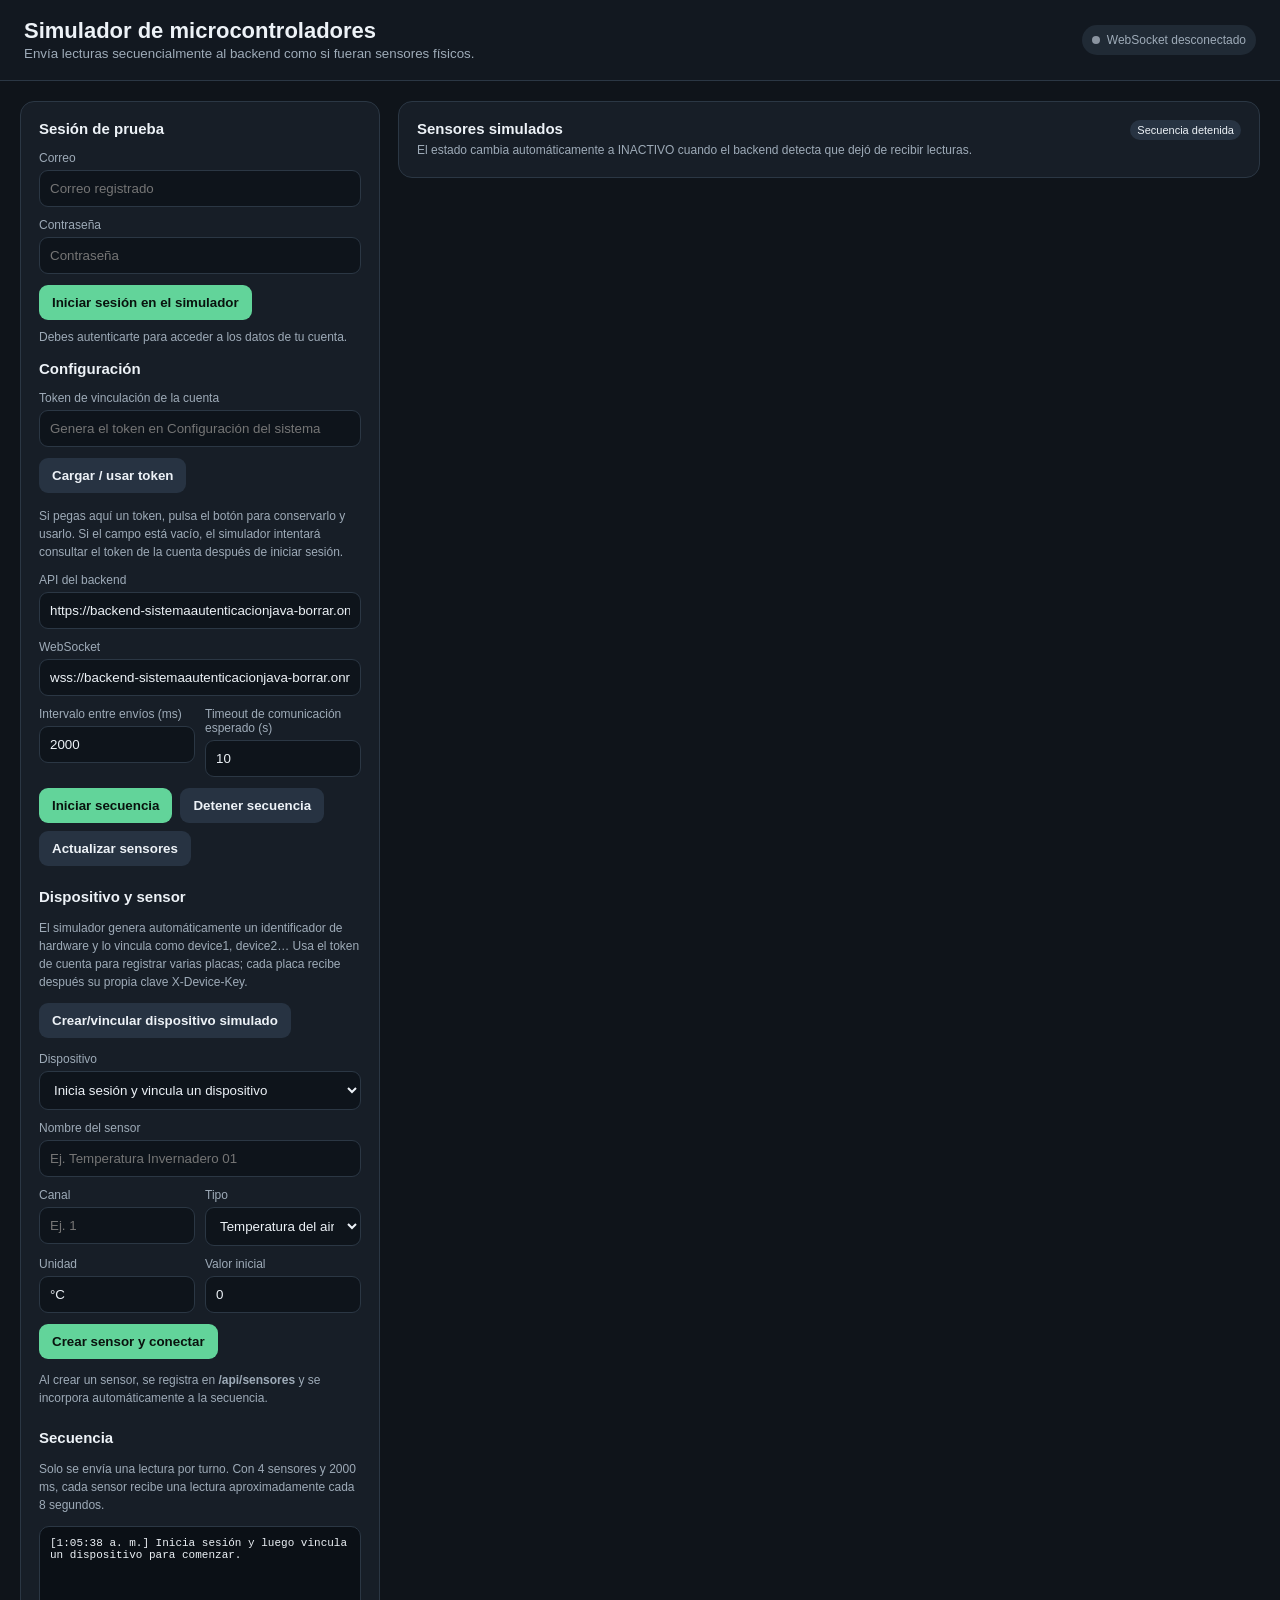
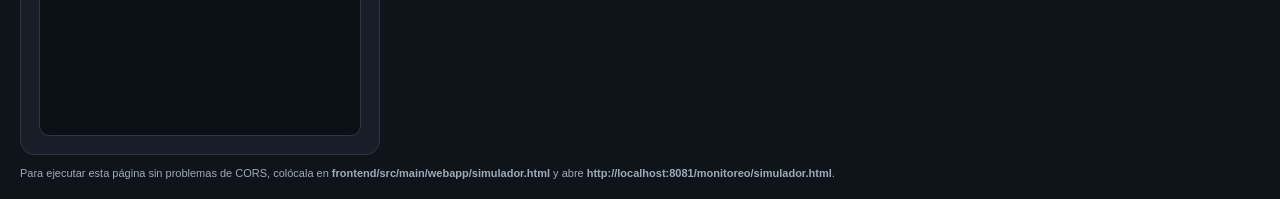
==== frontend/src/main/webapp/simulador.html @ 29207bc6 "Mejoras en modulos del proyecto" ====
<!DOCTYPE html>
<html lang="es">
<head>
<meta charset="UTF-8">
<meta name="viewport" content="width=device-width, initial-scale=1.0">
<title>Simulador de Microcontroladores - Monitoreo</title>
<style>
:root{--bg:#0f141a;--panel:#171e27;--panel2:#1d2631;--text:#edf2f7;--muted:#9eabb8;--ok:#35d07f;--warn:#f4bd4f;--danger:#ff6b6b;--accent:#62d49a;--line:#2b3744}
*{box-sizing:border-box}body{margin:0;font-family:Arial,sans-serif;background:var(--bg);color:var(--text)}
header{padding:18px 24px;border-bottom:1px solid var(--line);background:#121820;display:flex;justify-content:space-between;align-items:center;gap:20px;flex-wrap:wrap}
header h1{margin:0;font-size:22px}header small{color:var(--muted)}
.wrap{max-width:1400px;margin:0 auto;padding:20px}.grid{display:grid;grid-template-columns:360px 1fr;gap:18px}.panel{background:var(--panel);border:1px solid var(--line);border-radius:14px;padding:18px}.panel h2{font-size:15px;margin:0 0 14px}.row{display:grid;grid-template-columns:1fr 1fr;gap:10px}.field{margin-bottom:11px}.field label{display:block;color:var(--muted);font-size:12px;margin-bottom:5px}.field input,.field select{width:100%;padding:10px;border-radius:9px;border:1px solid var(--line);background:#0e141b;color:var(--text)}button{border:0;border-radius:9px;padding:10px 13px;font-weight:700;cursor:pointer}button.primary{background:var(--accent);color:#09130e}button.secondary{background:#273342;color:var(--text)}button.danger{background:#4b252b;color:#ffd9dc}button:disabled{opacity:.45;cursor:not-allowed}.status{font-size:12px;padding:8px 10px;border-radius:999px;display:inline-flex;align-items:center;gap:7px;background:#202a35;color:var(--muted)}.dot{width:8px;height:8px;border-radius:50%;background:#8a94a0}.dot.ok{background:var(--ok)}.dot.bad{background:var(--danger)}
.cards{display:grid;grid-template-columns:repeat(auto-fit,minmax(250px,1fr));gap:12px}.card{background:var(--panel2);border:1px solid var(--line);border-radius:14px;padding:15px}.card-head{display:flex;justify-content:space-between;align-items:flex-start;gap:10px}.name{font-weight:700}.type{color:var(--muted);font-size:12px}.value{font-size:28px;font-weight:800;margin:14px 0 4px}.meta{font-size:12px;color:var(--muted)}.actions{display:flex;gap:7px;margin-top:12px;flex-wrap:wrap}.log{height:210px;overflow:auto;background:#0b1016;border:1px solid var(--line);border-radius:10px;padding:10px;font-family:Consolas,monospace;font-size:11px;white-space:pre-wrap}.hint{font-size:12px;color:var(--muted);line-height:1.5}.toolbar{display:flex;gap:8px;flex-wrap:wrap;margin-bottom:14px}.pill{font-size:11px;padding:4px 7px;border-radius:999px;background:#273342}.pill.ok{background:#173f2b;color:#8ff0ba}.pill.off{background:#4a2027;color:#ffb3b3}.footer-note{margin-top:12px;font-size:11px;color:var(--muted)}
@media(max-width:900px){.grid{grid-template-columns:1fr}}
</style>
</head>
<body>
<header>
  <div><h1>Simulador de microcontroladores</h1><small>Envía lecturas secuencialmente al backend como si fueran sensores físicos.</small></div>
  <div class="status"><span id="wsDot" class="dot"></span><span id="wsText">WebSocket desconectado</span></div>
</header>
<div class="wrap">
  <div class="grid">
    <section class="panel">
      <h2>Sesión de prueba</h2>
      <div class="field"><label>Correo</label><input id="simEmail" type="email" placeholder="Correo registrado"></div>
      <div class="field"><label>Contraseña</label><input id="simPassword" type="password" placeholder="Contraseña"></div>
      <div class="toolbar"><button class="primary" id="loginBtn">Iniciar sesión en el simulador</button><span id="loginStatus" class="hint">Debes autenticarte para acceder a los datos de tu cuenta.</span></div>
      <h2>Configuración</h2>
      <div class="field"><label>Token de vinculación de la cuenta</label><input id="userDeviceToken" type="password" placeholder="Genera el token en Configuración del sistema" autocomplete="off"></div>
      <div class="toolbar"><button class="secondary" id="loadTokenBtn">Cargar / usar token</button></div><p class="hint">Si pegas aquí un token, pulsa el botón para conservarlo y usarlo. Si el campo está vacío, el simulador intentará consultar el token de la cuenta después de iniciar sesión.</p>
      <div class="field"><label>API del backend</label><input id="apiUrl" value="https://backend-sistemaautenticacionjava-borrar.onrender.com/api"></div>
      <div class="field"><label>WebSocket</label><input id="wsUrl" value="wss://backend-sistemaautenticacionjava-borrar.onrender.com/ws/sensores"></div>
      <div class="row">
        <div class="field"><label>Intervalo entre envíos (ms)</label><input id="interval" type="number" min="500" step="100" value="2000"></div>
        <div class="field"><label>Timeout de comunicación esperado (s)</label><input id="timeout" type="number" min="5" value="10" disabled></div>
      </div>
      <div class="toolbar">
        <button class="primary" id="startBtn">Iniciar secuencia</button>
        <button class="secondary" id="stopBtn">Detener secuencia</button>
        <button class="secondary" id="refreshBtn">Actualizar sensores</button>
      </div>

      <h2 style="margin-top:22px">Dispositivo y sensor</h2>
      <p class="hint">El simulador genera automáticamente un identificador de hardware y lo vincula como device1, device2… Usa el token de cuenta para registrar varias placas; cada placa recibe después su propia clave X-Device-Key.</p>
      <div class="toolbar"><button class="secondary" id="pairDeviceBtn">Crear/vincular dispositivo simulado</button></div>
      <div class="field"><label>Dispositivo</label><select id="deviceSelect" required><option value="">Inicia sesión y vincula un dispositivo</option></select></div>
      <div class="field"><label>Nombre del sensor</label><input id="sensorName" placeholder="Ej. Temperatura Invernadero 01"></div>
      <div class="row"><div class="field"><label>Canal</label><input id="channel" placeholder="Ej. 1"></div><div class="field"><label>Tipo</label><select id="sensorType"></select></div></div>
      <div class="row">
        <div class="field"><label>Unidad</label><input id="sensorUnit" value="ppm"></div>
        <div class="field"><label>Valor inicial</label><input id="sensorValue" type="number" value="0" step="0.1"></div>
      </div>
      <button class="primary" id="createBtn">Crear sensor y conectar</button>
      <p class="hint">Al crear un sensor, se registra en <b>/api/sensores</b> y se incorpora automáticamente a la secuencia.</p>

      <h2 style="margin-top:22px">Secuencia</h2>
      <p class="hint">Solo se envía una lectura por turno. Con 4 sensores y 2000 ms, cada sensor recibe una lectura aproximadamente cada 8 segundos.</p>
      <div class="log" id="log"></div>
    </section>

    <section>
      <div class="panel" style="margin-bottom:18px">
        <div class="card-head"><div><h2 style="margin-bottom:4px">Sensores simulados</h2><div class="hint">El estado cambia automáticamente a INACTIVO cuando el backend detecta que dejó de recibir lecturas.</div></div><span class="pill" id="seqStatus">Secuencia detenida</span></div>
      </div>
      <div class="cards" id="cards"></div>
    </section>
  </div>
  <div class="footer-note">Para ejecutar esta página sin problemas de CORS, colócala en <b>frontend/src/main/webapp/simulador.html</b> y abre <b>http://localhost:8081/monitoreo/simulador.html</b>.</div>
</div>

<script>
let sensors=[];
let running=false;
let timer=null;
let cursor=0;
let ws=null;
let types=[];
let accessToken=null;
let devices=[];
const deviceKeys=new Map();
let configuredRanges=[];

  const SENSOR_CATALOG = [
    // Ambiente
    {id: "temperatura-aire", nombre: "Temperatura del aire", unidad: "°C"},
    {id: "humedad-aire", nombre: "Humedad relativa", unidad: "%RH"},
    {id: "co2", nombre: "CO₂", unidad: "ppm"},
    {id: "presion-atmosferica", nombre: "Presión atmosférica", unidad: "hPa"},

    // Luz y radiación
    {id: "par", nombre: "Radiación PAR", unidad: "µmol/m²/s"},
    {id: "radiacion-solar", nombre: "Radiación solar", unidad: "W/m²"},
    {id: "uv", nombre: "Índice UV", unidad: "UV Index"},

    // Planta / superficie foliar
    {id: "temperatura-hoja", nombre: "Temperatura de hoja", unidad: "°C"},
    {id: "humedad-foliar", nombre: "Humedad foliar", unidad: "%"},

    // Sustrato / suelo
    {id: "humedad-sustrato", nombre: "Humedad del sustrato", unidad: "%VWC"},
    {id: "temperatura-sustrato", nombre: "Temperatura del sustrato", unidad: "°C"},
    {id: "ph-sustrato", nombre: "pH del sustrato", unidad: "pH"},
    {id: "ec-sustrato", nombre: "Conductividad eléctrica del sustrato", unidad: "mS/cm"},

    // Agua / fertirriego
    {id: "temperatura-agua", nombre: "Temperatura del agua", unidad: "°C"},
    {id: "ph-agua", nombre: "pH del agua", unidad: "pH"},
    {id: "ec-agua", nombre: "Conductividad eléctrica del agua", unidad: "mS/cm"},
    {id: "oxigeno-disuelto", nombre: "Oxígeno disuelto", unidad: "mg/L"},
    {id: "orp", nombre: "Potencial ORP", unidad: "mV"},
    {id: "salinidad", nombre: "Salinidad", unidad: "ppt"},
    {id: "nivel-agua", nombre: "Nivel de agua", unidad: "%"},
    {id: "caudal", nombre: "Caudal de riego", unidad: "L/min"},
    {id: "presion-riego", nombre: "Presión de riego", unidad: "bar"},
    {id: "nitratos", nombre: "Nitratos (NO₃⁻)", unidad: "mg/L"},
  ];

const ranges = {"temperatura del aire": [20, 32], temperatura: [20, 32], "humedad relativa": [55, 85], humedad: [55, 85], "co₂": [380, 520], co2: [380, 520], "presión atmosférica": [990, 1030], presion: [990, 1030], "radiación par": [300, 1000], par: [300, 1000], "radiación solar": [200, 1000], "índice uv": [0, 11], uv: [0, 11], "temperatura de hoja": [20, 32], "humedad foliar": [50, 90], "humedad del sustrato": [35, 75], "temperatura del sustrato": [18, 28], "ph del sustrato": [5.5, 7.5], "conductividad eléctrica del sustrato": [0.5, 3], "temperatura del agua": [18, 28], "ph del agua": [5.5, 7.5], "conductividad eléctrica del agua": [0.2, 2.5], "oxígeno disuelto": [5, 10], "potencial orp": [100, 500], "salinidad": [0, 5], "nivel de agua": [20, 100], "caudal de riego": [1, 20], "presión de riego": [1, 5], "nitratos (no₃⁻)": [5, 150], default: [10, 90]};
const $=id=>document.getElementById(id);
function apiBase(){return $('apiUrl').value.replace(/\/$/,'');}
function log(msg){const t=new Date().toLocaleTimeString('es-CO');$('log').textContent+=`[${t}] ${msg}\n`; $('log').scrollTop=$('log').scrollHeight;}
function norm(v){return String(v||'').trim().toLowerCase().normalize('NFD').replace(/[\u0300-\u036f]/g,'').replaceAll('co₂','co2').replaceAll('no₃','no3').replace(/\s+/g,' ');}
function canonicalType(v){
  const value=norm(v);
  if(value==='temperatura')return 'temperatura del aire';
  if(value==='humedad')return 'humedad relativa';
  return value;
}
function rangeFor(type){
  const canonical=canonicalType(type);
  const saved=configuredRanges.find(r=>canonicalType(r.tipo)===canonical);
  if(saved&&Number.isFinite(Number(saved.minimo))&&Number.isFinite(Number(saved.maximo)))return [Number(saved.minimo),Number(saved.maximo)];
  return ranges[norm(type)] || ranges[canonical] || ranges.default;
}
function randomValue(type){const [a,b]=rangeFor(type);return Math.round((a+Math.random()*(b-a))*10)/10;}
function fmtDate(v){if(!v)return '-';return new Date(v).toLocaleString('es-CO');}
function stateClass(s){return String(s||'').toUpperCase()==='ACTIVO'?'ok':'off';}
function render(){
  $('seqStatus').textContent=running?'Secuencia activa':'Secuencia detenida';
  $('seqStatus').className='pill '+(running?'ok':'');
  $('cards').innerHTML=sensors.length?sensors.map(s=>`<div class="card">
    <div class="card-head"><div><div class="name">${esc(s.nombre)}</div><div class="type">${esc(s.tipo)} · ${esc(s.unidad)}</div></div><span class="pill ${stateClass(s.estado)}">${esc(s.estado)}</span></div>
    <div class="value">${Number(s.valorActual??0).toFixed(1)} <span style="font-size:14px;font-weight:600;color:var(--muted)">${esc(s.unidad)}</span></div>
    <div class="meta">Última lectura: ${fmtDate(s.ultimaLectura)}</div>
    <div class="meta">DB ID: ${s.id} · Dispositivo: ${esc(s.deviceAlias || devices.find(d=>d.hardwareId===s.deviceId)?.alias || s.deviceId || "-")} · Canal: ${esc(s.canal||"-")}</div>
    <div class="actions"><button class="${s.simConnected?'danger':'primary'}" onclick="toggleSimulation(${s.id})">${s.simConnected?'Interrumpir comunicación':'Reconectar'}</button><button class="secondary" onclick="sendNow(${s.id})">Enviar ahora</button></div>
  </div>`).join(''):'<div class="card"><div class="hint">No hay sensores todavía.</div></div>';
}
function esc(v){return String(v??'').replace(/[&<>'"]/g,c=>({'&':'&amp;','<':'&lt;','>':'&gt;',"'":'&#039;','"':'&quot;'}[c]));}
async function request(path, options={}){
  const {skipAuth=false,...fetchOptions}=options;
  const headers={'Content-Type':'application/json',...(fetchOptions.headers||{})};
  if(accessToken&&!skipAuth&&!headers.Authorization)headers.Authorization=`Bearer ${accessToken}`;
  const r=await fetch(apiBase()+path,{...fetchOptions,headers});
  const text=await r.text();let data={};try{data=text?JSON.parse(text):{}}catch{data={raw:text}}
  if(r.status===401&&accessToken&&!skipAuth){
    accessToken=null;
    stopSequence();
    if(ws)ws.close();ws=null;
    sensors=[];devices=[];deviceKeys.clear();
    $('loginStatus').textContent='La sesión expiró. Inicia sesión de nuevo.';
    $('wsDot').className='dot bad';$('wsText').textContent='WebSocket desconectado';
    render();
  }
  if(!r.ok)throw new Error(data.message||`HTTP ${r.status}`);return data;
}
  async function loadTypes() {
    types = SENSOR_CATALOG.map(s => ({
        id: s.id,
        nombre: s.nombre,
        unidad: s.unidad
    }));

    $('sensorType').innerHTML = types
        .map(t => `
            <option
                value="${esc(t.nombre)}"
                data-unit="${esc(t.unidad)}">
                ${esc(t.nombre)} (${esc(t.unidad)})
            </option>
        `)
        .join('');

    updateUnit();
}
function updateUnit(){const o=$('sensorType').selectedOptions[0];if(o)$('sensorUnit').value=o.dataset.unit||'';}
async function simulatorLogin(){
  try{
    const data=await request('/auth/login',{method:'POST',skipAuth:true,body:JSON.stringify({correo:$('simEmail').value,password:$('simPassword').value})});
    accessToken=data.accessToken;
    if(!accessToken)throw new Error('El backend no devolvió accessToken.');
    $('loginStatus').textContent=`Sesión activa: ${data.nombre}`;
    await loadAccountToken(); await loadRanges();
    await loadDevices(); await loadSensors(); connectWs();
    log('Sesión iniciada para '+data.correo);
  }catch(e){$('loginStatus').textContent='No se pudo iniciar sesión: '+e.message;log('ERROR login: '+e.message);}
}
async function loadDevices(){
  if(!accessToken)return;
  try{
    devices=await request('/dispositivos');
    const select=$('deviceSelect');
    const paired=devices.filter(d=>d.hardwareId);
    select.innerHTML=paired.length?paired.map(d=>`<option value="${esc(d.hardwareId)}">${esc(d.alias)}</option>`).join(''):'<option value="">Vincula un dispositivo primero</option>';
  }catch(e){log('ERROR cargando dispositivos: '+e.message);}
}
async function loadAccountToken(){
  const input=$('userDeviceToken');
  const typedToken=input.value.trim();

  // Si el usuario ya pegó el token desde Configuración, no hagas una petición GET
  // que pueda sobrescribirlo o fallar porque el backend desplegado sea antiguo.
  if(typedToken){
    log('Token introducido manualmente conservado. Se comprobará al vincular el dispositivo.');
    return;
  }
  if(!accessToken){
    log('Inicia sesión antes de consultar el token guardado de la cuenta. También puedes pegarlo manualmente.');
    return;
  }
  try{
    const data=await request('/configuracion/token-dispositivo');
    if(data.token){
      input.value=data.token;
      log('Token de vinculación cargado desde la cuenta autenticada.');
    }else{
      log('Esta cuenta todavía no tiene token. Genéralo en Configuración del sistema y pégalo aquí.');
    }
  }catch(e){
    // No vaciar el campo ni impedir que se pegue un token generado en la web principal.
    log('No se pudo consultar el token guardado: '+e.message+'. Si ya generaste el token en la web principal, pégalo en el campo y vuelve a pulsar el botón; luego vincula el dispositivo. Si el error continúa al iniciar sesión con el campo vacío, despliega la versión actualizada del backend.');
  }
}
async function loadRanges(){
  if(!accessToken)return;
  try{
    configuredRanges=await request('/configuracion/rangos');
    log(`Rangos de usuario cargados: ${configuredRanges.length}.`);
  }catch(e){log('No se pudieron cargar rangos guardados; se usarán los predeterminados. '+e.message);}
}
async function pairSimulatedDevice(){
  if(!accessToken){alert('Inicia sesión primero.');return;}
  const userToken=$('userDeviceToken').value.trim();
  if(!userToken){alert('Genera el token de vinculación en el apartado Configuración del sistema y luego pulsa “Cargar token de mi cuenta”.');return;}
  try{
    const hardwareId='SIM-'+crypto.randomUUID();
    const linked=await request('/dispositivos/vincular',{method:'POST',skipAuth:true,body:JSON.stringify({hardwareId,userToken})});
    deviceKeys.set(hardwareId,linked.deviceKey);
    await loadDevices();
    $('deviceSelect').value=hardwareId;
    log(`Dispositivo vinculado automáticamente como ${linked.alias}; se generó una clave privada exclusiva para esta placa.`);
  }catch(e){alert('No se pudo vincular el dispositivo simulado: '+e.message);log('ERROR vinculación: '+e.message);}
}
async function loadSensors(){
  if(!accessToken){log('Inicia sesión para consultar los sensores de una cuenta.');return;}
  try{
    const data=await request('/sensores');
    const old=new Map(sensors.map(x=>[x.id,x]));
    sensors=data.map(s=>({...s,simConnected:old.get(s.id)?.simConnected ?? true}));
    render();
  }catch(e){log('ERROR cargando sensores: '+e.message)}
}
async function createSensor(){
  if(!accessToken){alert('Inicia sesión primero.');return;}
  const nombre=$('sensorName').value.trim();const tipo=$('sensorType').value;const unidad=$('sensorUnit').value.trim();const valor=Number($('sensorValue').value||0);const deviceId=$('deviceSelect').value;const canal=$('channel').value.trim();
  if(!nombre||!tipo||!unidad||!deviceId||!canal){alert('Completa nombre, dispositivo vinculado y canal.');return;}
  try{
    const s=await request('/sensores',{method:'POST',body:JSON.stringify({nombre,tipo,unidad,valorActual:valor,deviceId,canal})});
    s.simConnected=true;sensors.push(s);render();log(`Sensor creado: #${s.id} ${s.nombre} (${s.tipo})`);
    $('sensorName').value='';
    if(!running)startSequence();
  }catch(e){alert('No se pudo crear el sensor: '+e.message);log('ERROR creando sensor: '+e.message)}
}
async function sendReading(sensor){
  if(!sensor.simConnected)return;
  if(!accessToken){log('TX cancelado: inicia sesión en el simulador.');return;}
  const valor=randomValue(sensor.tipo);
  try{
    const payload={valor,fecha:localDateTime()};
    const deviceKey=deviceKeys.get(sensor.deviceId);
    let options;
    if(deviceKey&&sensor.deviceId&&sensor.canal){
      payload.deviceId=sensor.deviceId;payload.canal=sensor.canal;payload.tipo=sensor.tipo;payload.unidad=sensor.unidad;
      options={method:'POST',skipAuth:true,headers:{'X-Device-Key':deviceKey},body:JSON.stringify(payload)};
    }else{
      payload.sensorId=sensor.id;
      options={method:'POST',body:JSON.stringify(payload)};
    }
    const l=await request('/lecturas',options);
    sensor.valorActual=valor;sensor.ultimaLectura=l.fecha||localDateTime();sensor.estado='ACTIVO';
    log(`TX ${sensor.deviceAlias||sensor.deviceId||'sensor'} canal ${sensor.canal||'-'} · ${sensor.tipo}: ${valor} ${sensor.unidad}`);render();
  }catch(e){log(`ERROR TX #${sensor.id}: ${e.message}`);}
}

function localDateTime(){const d=new Date(),p=n=>String(n).padStart(2,'0');return `${d.getFullYear()}-${p(d.getMonth()+1)}-${p(d.getDate())}T${p(d.getHours())}:${p(d.getMinutes())}:${p(d.getSeconds())}`;}
async function sendNow(id){const s=sensors.find(x=>x.id===id);if(s){s.simConnected=true;await sendReading(s);}}
function next(){
  if(!running||!sensors.length)return;
  let checked=0;
  while(checked<sensors.length){const s=sensors[cursor%sensors.length];cursor=(cursor+1)%sensors.length;checked++;if(s.simConnected){sendReading(s);break;}}
}
function startSequence(){if(running)return;running=true;cursor=cursor%sensors.length||0;render();log('Secuencia de transmisión iniciada');clearInterval(timer);timer=setInterval(next,Math.max(500,Number($('interval').value||2000)));next();}
function stopSequence(){running=false;clearInterval(timer);timer=null;render();log('Secuencia detenida');}
window.toggleSimulation=function(id){const s=sensors.find(x=>x.id===id);if(!s)return;s.simConnected=!s.simConnected;log(`${s.simConnected?'RECONEXIÓN':'INTERRUPCIÓN'} del sensor #${id} ${s.nombre}`);render();};
function connectWs(){
  if(!accessToken)return;
  try{
    const base=$('wsUrl').value;
    ws=new WebSocket(base+(base.includes('?')?'&':'?')+'token='+encodeURIComponent(accessToken));
    ws.onopen=()=>{$('wsDot').className='dot ok';$('wsText').textContent='WebSocket conectado';log('WebSocket conectado al backend');};
    ws.onclose=()=>{$('wsDot').className='dot bad';$('wsText').textContent='WebSocket desconectado';if(accessToken)setTimeout(connectWs,2500);};
    ws.onerror=()=>{$('wsDot').className='dot bad';$('wsText').textContent='Error WebSocket';};
    ws.onmessage=e=>{try{const m=JSON.parse(e.data);const s=sensors.find(x=>x.id==m.sensorId);if(s){if(m.valor!==undefined)s.valorActual=Number(m.valor);if(m.fecha)s.ultimaLectura=m.fecha;if(m.estado)s.estado=m.estado;render();}}catch{}};
  }catch{setTimeout(connectWs,2500);}
}
$('sensorType').addEventListener('change',updateUnit);
$('loginBtn').addEventListener('click',simulatorLogin);
$('pairDeviceBtn').addEventListener('click',pairSimulatedDevice);
$('loadTokenBtn').addEventListener('click',loadAccountToken);
$('createBtn').addEventListener('click',createSensor);
$('startBtn').addEventListener('click',startSequence);
$('stopBtn').addEventListener('click',stopSequence);
$('refreshBtn').addEventListener('click',loadSensors);
(async()=>{await loadTypes();log('Inicia sesión y luego vincula un dispositivo para comenzar.');})();
</script>
</body>
</html>
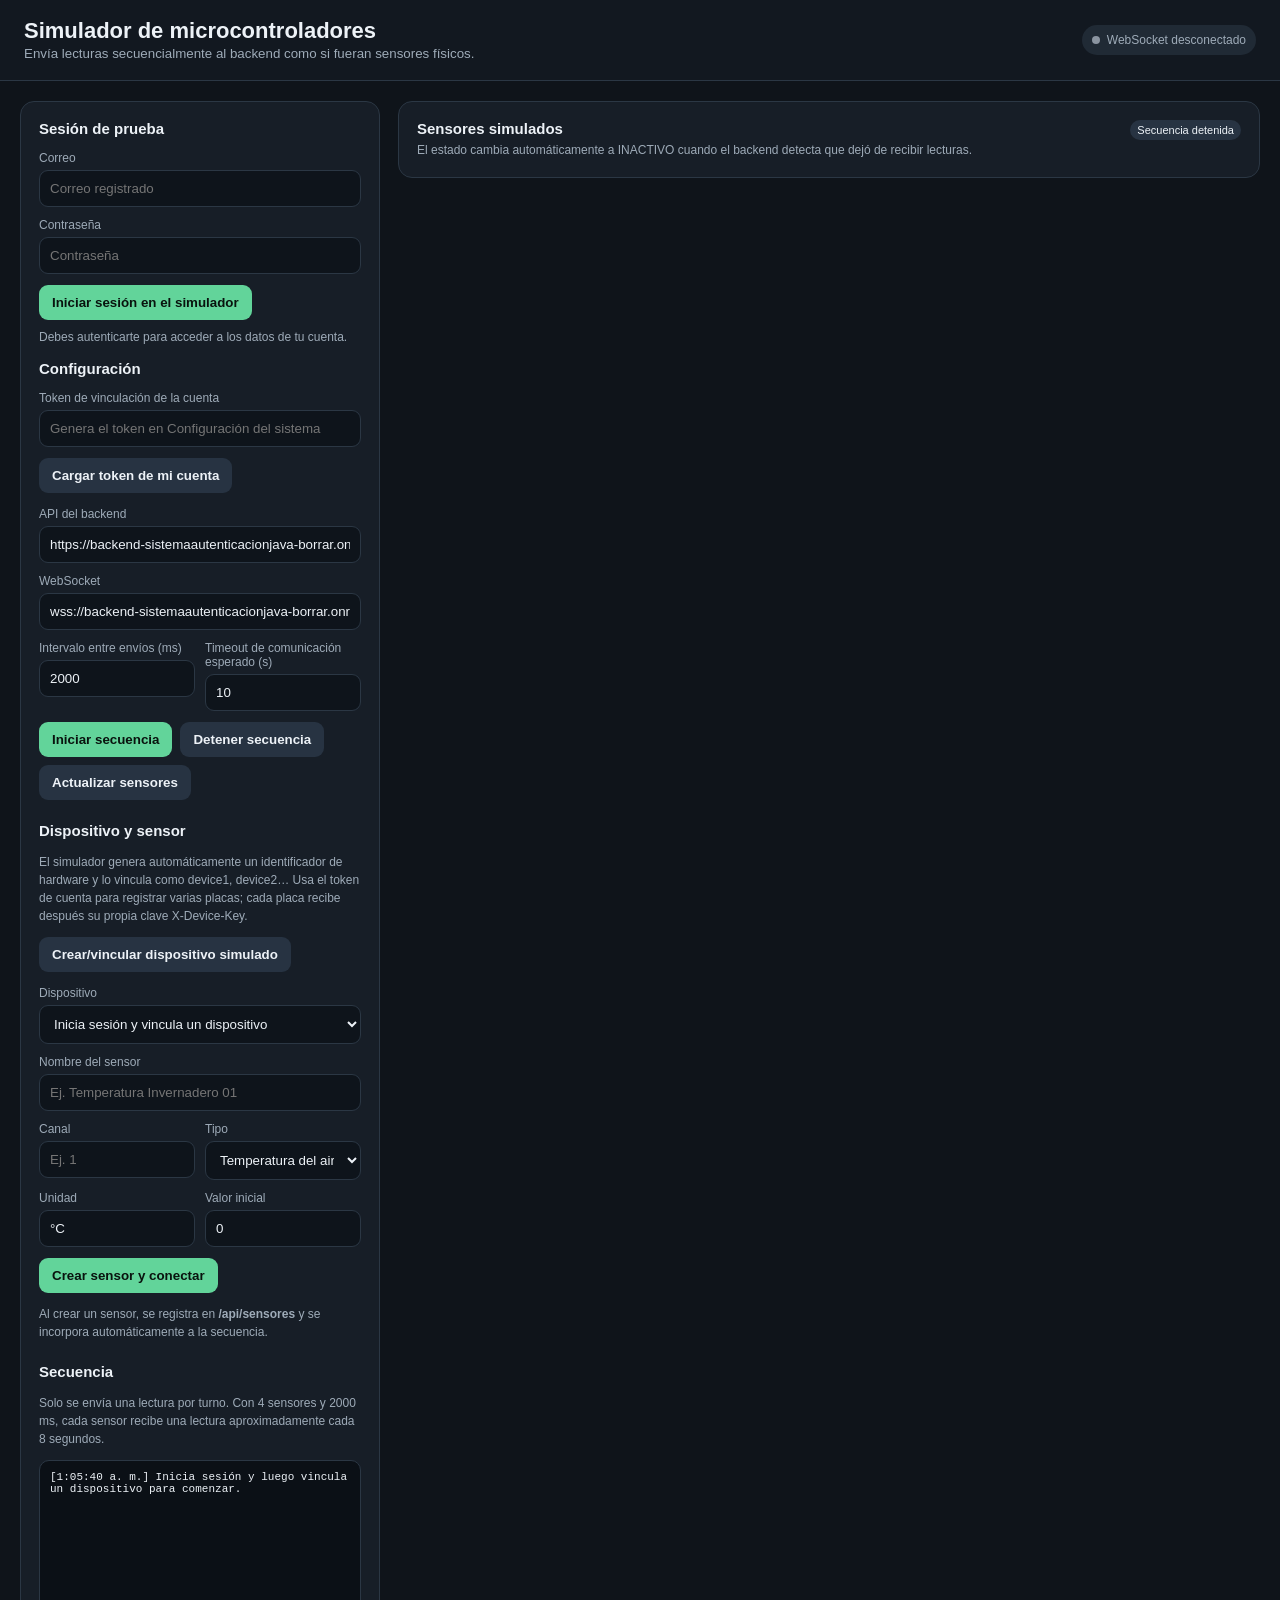
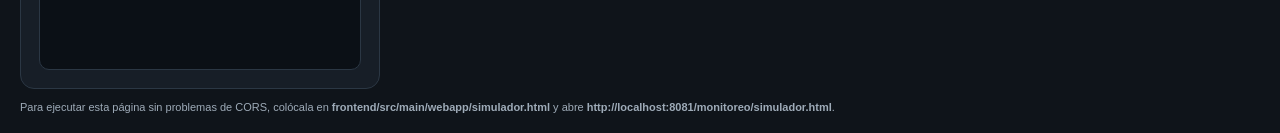
==== commit 962d0d89: "Ajuste fechas para sincronizacion" ====
--- a/frontend/src/main/webapp/simulador.html
+++ b/frontend/src/main/webapp/simulador.html
@@ -28,7 +28,7 @@
       <div class="toolbar"><button class="primary" id="loginBtn">Iniciar sesión en el simulador</button><span id="loginStatus" class="hint">Debes autenticarte para acceder a los datos de tu cuenta.</span></div>
       <h2>Configuración</h2>
       <div class="field"><label>Token de vinculación de la cuenta</label><input id="userDeviceToken" type="password" placeholder="Genera el token en Configuración del sistema" autocomplete="off"></div>
-      <div class="toolbar"><button class="secondary" id="loadTokenBtn">Cargar / usar token</button></div><p class="hint">Si pegas aquí un token, pulsa el botón para conservarlo y usarlo. Si el campo está vacío, el simulador intentará consultar el token de la cuenta después de iniciar sesión.</p>
+      <div class="toolbar"><button class="secondary" id="loadTokenBtn">Cargar token de mi cuenta</button></div>
       <div class="field"><label>API del backend</label><input id="apiUrl" value="https://backend-sistemaautenticacionjava-borrar.onrender.com/api"></div>
       <div class="field"><label>WebSocket</label><input id="wsUrl" value="wss://backend-sistemaautenticacionjava-borrar.onrender.com/ws/sensores"></div>
       <div class="row">
@@ -206,31 +206,13 @@
   }catch(e){log('ERROR cargando dispositivos: '+e.message);}
 }
 async function loadAccountToken(){
-  const input=$('userDeviceToken');
-  const typedToken=input.value.trim();
-
-  // Si el usuario ya pegó el token desde Configuración, no hagas una petición GET
-  // que pueda sobrescribirlo o fallar porque el backend desplegado sea antiguo.
-  if(typedToken){
-    log('Token introducido manualmente conservado. Se comprobará al vincular el dispositivo.');
-    return;
-  }
-  if(!accessToken){
-    log('Inicia sesión antes de consultar el token guardado de la cuenta. También puedes pegarlo manualmente.');
-    return;
-  }
+  if(!accessToken)return;
   try{
     const data=await request('/configuracion/token-dispositivo');
-    if(data.token){
-      input.value=data.token;
-      log('Token de vinculación cargado desde la cuenta autenticada.');
-    }else{
-      log('Esta cuenta todavía no tiene token. Genéralo en Configuración del sistema y pégalo aquí.');
-    }
-  }catch(e){
-    // No vaciar el campo ni impedir que se pegue un token generado en la web principal.
-    log('No se pudo consultar el token guardado: '+e.message+'. Si ya generaste el token en la web principal, pégalo en el campo y vuelve a pulsar el botón; luego vincula el dispositivo. Si el error continúa al iniciar sesión con el campo vacío, despliega la versión actualizada del backend.');
-  }
+    $('userDeviceToken').value=data.token||'';
+    if(!data.token)log('No hay token de cuenta todavía. Genéralo desde Configuración en el sistema principal.');
+    else log('Token de vinculación cargado para la cuenta autenticada.');
+  }catch(e){log('ERROR cargando token: '+e.message);}
 }
 async function loadRanges(){
   if(!accessToken)return;
@@ -311,7 +293,20 @@
     ws.onopen=()=>{$('wsDot').className='dot ok';$('wsText').textContent='WebSocket conectado';log('WebSocket conectado al backend');};
     ws.onclose=()=>{$('wsDot').className='dot bad';$('wsText').textContent='WebSocket desconectado';if(accessToken)setTimeout(connectWs,2500);};
     ws.onerror=()=>{$('wsDot').className='dot bad';$('wsText').textContent='Error WebSocket';};
-    ws.onmessage=e=>{try{const m=JSON.parse(e.data);const s=sensors.find(x=>x.id==m.sensorId);if(s){if(m.valor!==undefined)s.valorActual=Number(m.valor);if(m.fecha)s.ultimaLectura=m.fecha;if(m.estado)s.estado=m.estado;render();}}catch{}};
+    ws.onmessage=e=>{try{
+      const m=JSON.parse(e.data);
+      const s=sensors.find(x=>x.id==m.sensorId || (m.deviceId && m.canal && x.deviceId===m.deviceId && String(x.canal)===String(m.canal)));
+      if(!s)return;
+      const incomingAt=m.fecha?Date.parse(m.fecha):NaN;
+      const currentAt=s.ultimaLectura?Date.parse(s.ultimaLectura):NaN;
+      // Ignora estados retrasados respecto de una lectura recibida posteriormente.
+      if(Number.isFinite(incomingAt)&&Number.isFinite(currentAt)&&incomingAt<currentAt)return;
+      if(m.event==='LECTURA')s.estado='ACTIVO';
+      else if(m.estado)s.estado=m.estado;
+      if(m.valor!==undefined)s.valorActual=Number(m.valor);
+      if(m.fecha)s.ultimaLectura=m.fecha;
+      render();
+    }catch{}};
   }catch{setTimeout(connectWs,2500);}
 }
 $('sensorType').addEventListener('change',updateUnit);
